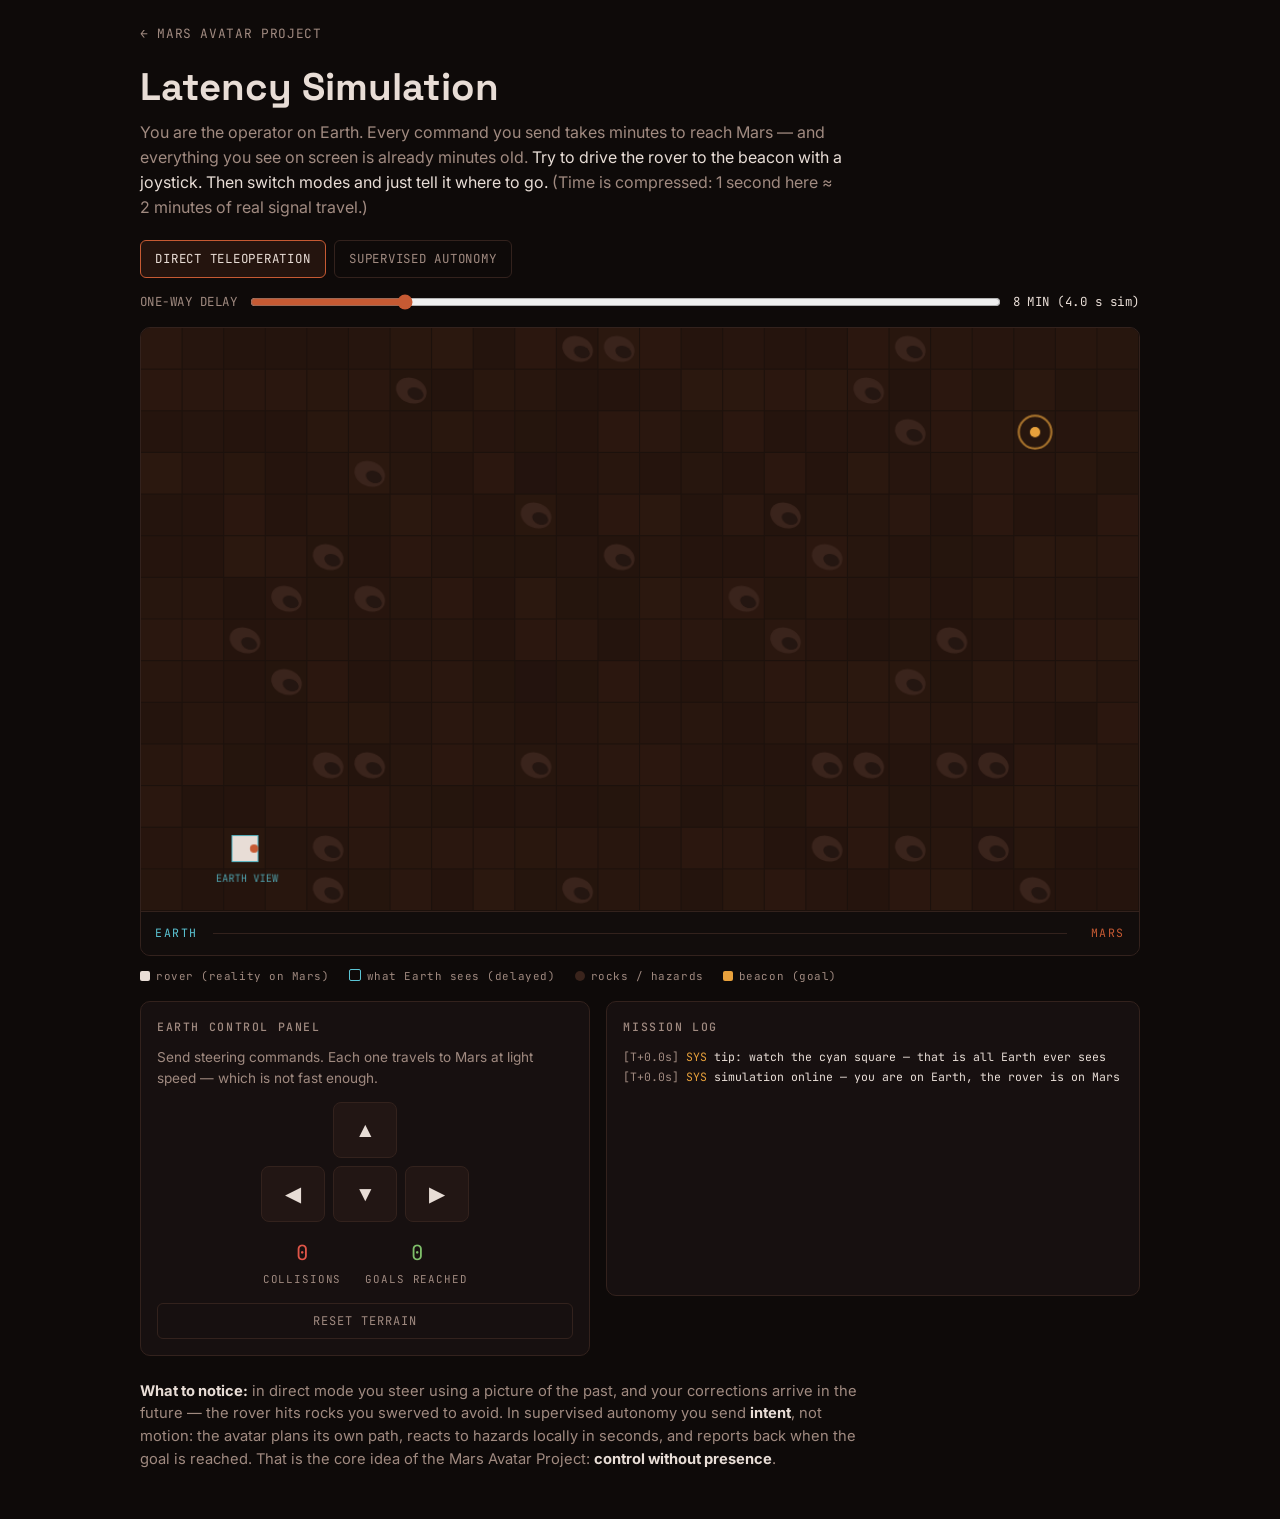
==== simulation.html @ 37eab8a8 "Create simulation.html" ====
<!DOCTYPE html>
<html lang="en">
<head>
<meta charset="UTF-8">
<meta name="viewport" content="width=device-width, initial-scale=1.0">
<title>Latency Simulation — Mars Avatar Project</title>
<meta name="description" content="Interactive simulation: try to drive a Mars rover with a joystick under real signal delay, then let supervised autonomy do it. Feel why control without presence is the only way.">
<link rel="canonical" href="https://mars-avatar.com/simulation.html">
<link rel="icon" href="favicon.svg" type="image/svg+xml">

<meta property="og:type" content="website">
<meta property="og:site_name" content="Mars Avatar Project">
<meta property="og:title" content="Latency Simulation — Mars Avatar Project">
<meta property="og:description" content="Try to drive a Mars rover with a joystick under real signal delay — then let supervised autonomy do it.">
<meta property="og:url" content="https://mars-avatar.com/simulation.html">
<meta property="og:image" content="https://mars-avatar.com/og-image.png">

<link rel="preconnect" href="https://fonts.googleapis.com">
<link rel="preconnect" href="https://fonts.gstatic.com" crossorigin>
<link href="https://fonts.googleapis.com/css2?family=Space+Grotesk:wght@400;500;600;700&family=Inter:wght@400;500;600&family=JetBrains+Mono:wght@400;500&display=swap" rel="stylesheet">

<style>
  :root{
    --bg:#0e0a09;
    --panel:#171010;
    --line:#33221d;
    --text:#e8ddd6;
    --muted:#a08a80;
    --mars:#c65a33;
    --earth:#5bc4d4;
    --warn:#e8a13c;
    --danger:#e05548;
    --ok:#7fbf6a;
  }
  *{box-sizing:border-box;margin:0;padding:0;}
  body{
    background:var(--bg);
    color:var(--text);
    font-family:'Inter',sans-serif;
    line-height:1.55;
    padding:1.25rem 1rem 3rem;
  }
  .wrap{max-width:1000px;margin:0 auto;}
  .back{
    font-family:'JetBrains Mono',monospace;
    font-size:0.8rem;
    color:var(--muted);
    text-decoration:none;
    letter-spacing:0.05em;
  }
  .back:hover{color:var(--earth);}
  h1{
    font-family:'Space Grotesk',sans-serif;
    font-size:clamp(1.6rem,4.5vw,2.4rem);
    margin:0.75rem 0 0.25rem;
  }
  .sub{color:var(--muted);max-width:46rem;margin-bottom:1.25rem;}
  .sub em{color:var(--text);font-style:normal;}

  .modes{display:flex;gap:0.5rem;flex-wrap:wrap;margin-bottom:0.9rem;}
  .mode-btn{
    font-family:'JetBrains Mono',monospace;
    font-size:0.78rem;
    letter-spacing:0.06em;
    text-transform:uppercase;
    background:transparent;
    color:var(--muted);
    border:1px solid var(--line);
    border-radius:6px;
    padding:0.6rem 0.9rem;
    cursor:pointer;
  }
  .mode-btn.active{color:var(--text);border-color:var(--mars);background:rgba(198,90,51,0.12);}

  .delay-row{
    display:flex;align-items:center;gap:0.75rem;flex-wrap:wrap;
    font-family:'JetBrains Mono',monospace;font-size:0.78rem;
    color:var(--muted);margin-bottom:1rem;letter-spacing:0.04em;
  }
  .delay-row input[type=range]{flex:1;min-width:140px;accent-color:var(--mars);}
  .delay-val{color:var(--text);}

  .stage{border:1px solid var(--line);border-radius:10px;overflow:hidden;background:var(--panel);}
  canvas#sim{display:block;width:100%;height:auto;touch-action:manipulation;}

  /* signal link bar */
  .linkbar{
    position:relative;height:44px;border-top:1px solid var(--line);
    display:flex;align-items:center;justify-content:space-between;
    padding:0 0.9rem;
    font-family:'JetBrains Mono',monospace;font-size:0.72rem;letter-spacing:0.12em;
    background:#120d0c;
  }
  .linkbar .end{z-index:2;}
  .linkbar .earth{color:var(--earth);}
  .linkbar .mars{color:var(--mars);}
  .linkbar .track{
    position:absolute;left:4.5rem;right:4.5rem;top:50%;height:1px;
    background:var(--line);
  }
  .pkt{
    position:absolute;top:50%;width:8px;height:8px;border-radius:50%;
    transform:translate(-50%,-50%);
  }
  .pkt.cmd{background:var(--earth);box-shadow:0 0 8px var(--earth);}
  .pkt.tm{background:var(--mars);box-shadow:0 0 8px var(--mars);}

  .panel-row{display:flex;gap:1rem;flex-wrap:wrap;margin-top:1rem;align-items:flex-start;}

  .controls{
    flex:1;min-width:230px;border:1px solid var(--line);border-radius:10px;
    background:var(--panel);padding:1rem;
  }
  .controls h2, .logbox h2{
    font-family:'JetBrains Mono',monospace;font-size:0.72rem;
    letter-spacing:0.14em;text-transform:uppercase;color:var(--muted);
    margin-bottom:0.7rem;font-weight:500;
  }
  .hint{font-size:0.85rem;color:var(--muted);margin-bottom:0.8rem;}
  .dpad{
    display:grid;grid-template-columns:repeat(3,64px);grid-template-rows:repeat(2,56px);
    gap:8px;justify-content:center;
  }
  .dpad button{
    font-size:1.3rem;background:#221614;color:var(--text);
    border:1px solid var(--line);border-radius:8px;cursor:pointer;
  }
  .dpad button:active{background:var(--mars);}
  .dpad .up{grid-column:2;}
  .dpad .left{grid-column:1;grid-row:2;}
  .dpad .down{grid-column:2;grid-row:2;}
  .dpad .right{grid-column:3;grid-row:2;}

  .stats{
    display:flex;gap:1.5rem;margin-top:0.9rem;justify-content:center;
    font-family:'JetBrains Mono',monospace;font-size:0.8rem;
  }
  .stats .num{font-size:1.3rem;display:block;text-align:center;}
  .stats .lbl{color:var(--muted);font-size:0.68rem;letter-spacing:0.08em;text-transform:uppercase;}
  #stat-coll .num{color:var(--danger);}
  #stat-goal .num{color:var(--ok);}

  .reset{
    margin-top:0.9rem;width:100%;
    font-family:'JetBrains Mono',monospace;font-size:0.75rem;letter-spacing:0.08em;
    text-transform:uppercase;background:transparent;color:var(--muted);
    border:1px solid var(--line);border-radius:6px;padding:0.55rem;cursor:pointer;
  }
  .reset:hover{color:var(--text);}

  .logbox{
    flex:1.2;min-width:260px;border:1px solid var(--line);border-radius:10px;
    background:var(--panel);padding:1rem;
  }
  #log{
    font-family:'JetBrains Mono',monospace;font-size:0.72rem;line-height:1.7;
    height:232px;overflow-y:auto;
  }
  #log .t{color:var(--muted);}
  #log .earth{color:var(--earth);}
  #log .mars{color:var(--mars);}
  #log .warn{color:var(--warn);}
  #log .danger{color:var(--danger);}
  #log .ok{color:var(--ok);}

  .legend{
    display:flex;gap:1.2rem;flex-wrap:wrap;margin-top:0.8rem;
    font-family:'JetBrains Mono',monospace;font-size:0.68rem;color:var(--muted);
    letter-spacing:0.05em;
  }
  .legend span::before{content:"";display:inline-block;width:10px;height:10px;border-radius:2px;margin-right:6px;vertical-align:-1px;}
  .legend .l-rover::before{background:var(--text);}
  .legend .l-ghost::before{background:transparent;border:1px solid var(--earth);}
  .legend .l-rock::before{background:#3a241c;border-radius:50%;}
  .legend .l-goal::before{background:var(--warn);}

  .explain{margin-top:1.5rem;max-width:46rem;color:var(--muted);font-size:0.92rem;}
  .explain strong{color:var(--text);}
</style>
</head>
<body>
<div class="wrap">
  <a class="back" href="https://mars-avatar.com/#roadmap">← MARS AVATAR PROJECT</a>
  <h1>Latency Simulation</h1>
  <p class="sub">
    You are the operator on Earth. Every command you send takes minutes to reach Mars —
    and everything you see on screen is already minutes old.
    <em>Try to drive the rover to the beacon with a joystick. Then switch modes and just tell it where to go.</em>
    (Time is compressed: 1&nbsp;second here ≈ 2&nbsp;minutes of real signal travel.)
  </p>

  <div class="modes">
    <button class="mode-btn active" id="btn-direct">Direct teleoperation</button>
    <button class="mode-btn" id="btn-auto">Supervised autonomy</button>
  </div>

  <div class="delay-row">
    <span>ONE-WAY DELAY</span>
    <input type="range" id="delay" min="4" max="24" value="8" step="1">
    <span class="delay-val" id="delay-val">8 MIN (4.0 s sim)</span>
  </div>

  <div class="stage">
    <canvas id="sim" width="960" height="560"></canvas>
    <div class="linkbar">
      <span class="end earth">EARTH</span>
      <div class="track"></div>
      <div id="pkts"></div>
      <span class="end mars">MARS</span>
    </div>
  </div>

  <div class="legend">
    <span class="l-rover">rover (reality on Mars)</span>
    <span class="l-ghost">what Earth sees (delayed)</span>
    <span class="l-rock">rocks / hazards</span>
    <span class="l-goal">beacon (goal)</span>
  </div>

  <div class="panel-row">
    <div class="controls">
      <h2 id="ctl-title">Earth control panel</h2>
      <p class="hint" id="ctl-hint">Send steering commands. Each one travels to Mars at light speed — which is not fast enough.</p>
      <div class="dpad" id="dpad">
        <button class="up" data-dir="up" aria-label="Forward">▲</button>
        <button class="left" data-dir="left" aria-label="Left">◀</button>
        <button class="down" data-dir="down" aria-label="Back">▼</button>
        <button class="right" data-dir="right" aria-label="Right">▶</button>
      </div>
      <div class="stats">
        <div id="stat-coll"><span class="num" id="collisions">0</span><span class="lbl">collisions</span></div>
        <div id="stat-goal"><span class="num" id="goals">0</span><span class="lbl">goals reached</span></div>
      </div>
      <button class="reset" id="reset">Reset terrain</button>
    </div>
    <div class="logbox">
      <h2>Mission log</h2>
      <div id="log"></div>
    </div>
  </div>

  <p class="explain">
    <strong>What to notice:</strong> in direct mode you steer using a picture of the past,
    and your corrections arrive in the future — the rover hits rocks you swerved to avoid.
    In supervised autonomy you send <strong>intent</strong>, not motion: the avatar plans its own path,
    reacts to hazards locally in seconds, and reports back when the goal is reached.
    That is the core idea of the Mars Avatar Project: <strong>control without presence</strong>.
  </p>
</div>

<script>
(function(){
"use strict";

/* ---------- config ---------- */
var COLS=24, ROWS=14, CELL=40;           // 960x560 canvas
var SEC_PER_MIN=0.5;                     // sim seconds per real minute of delay
var SPEED=3.0;                           // rover speed, cells per second
var STEP=2;                              // cells per direct command

var canvas=document.getElementById('sim');
var ctx=canvas.getContext('2d');
var logEl=document.getElementById('log');
var pktsEl=document.getElementById('pkts');

var mode='direct';
var delayMin=8;
function delaySec(){return delayMin*SEC_PER_MIN;}

/* ---------- state ---------- */
var rocks, terrainTint, rover, history, packets, moveQueue, path, goalCell, beacon;
var collisions=0, goalsReached=0;
var t0=performance.now();
function now(){return (performance.now()-t0)/1000;}

function key(x,y){return x+','+y;}
function inBounds(x,y){return x>=0&&y>=0&&x<COLS&&y<ROWS;}
function isRock(x,y){return rocks.has(key(x,y));}

function resetWorld(msg){
  rocks=new Set();
  terrainTint=[];
  for(var y=0;y<ROWS;y++){terrainTint.push([]);for(var x=0;x<COLS;x++){terrainTint[y].push(Math.random()*0.05);}}
  // scatter rocks, keep start & beacon zones clear
  for(var i=0;i<Math.floor(COLS*ROWS*0.13);i++){
    var rx=Math.floor(Math.random()*COLS), ry=Math.floor(Math.random()*ROWS);
    if(rx<4&&ry>ROWS-5)continue;
    if(rx>COLS-5&&ry<4)continue;
    rocks.add(key(rx,ry));
  }
  rover={x:2,y:ROWS-2,px:2,py:ROWS-2,facing:'right'};
  beacon={x:COLS-3,y:2};
  history=[{t:now(),x:rover.px,y:rover.py}];
  packets=[];moveQueue=[];path=null;goalCell=null;
  if(msg)log('SYS','warn','terrain regenerated — new rock field');
}

/* ---------- log ---------- */
function log(src,cls,text){
  var d=document.createElement('div');
  d.innerHTML='<span class="t">[T+'+now().toFixed(1)+'s]</span> <span class="'+cls+'">'+src+'</span> '+text;
  logEl.prepend(d);
  while(logEl.childNodes.length>40)logEl.removeChild(logEl.lastChild);
}

/* ---------- packets (Earth <-> Mars) ---------- */
function send(type,payload,fromEarth){
  packets.push({type:type,payload:payload,sent:now(),arrive:now()+delaySec(),fromEarth:fromEarth,el:makePktEl(type,fromEarth)});
}
function makePktEl(type,fromEarth){
  var e=document.createElement('div');
  e.className='pkt '+(fromEarth?'cmd':'tm');
  pktsEl.appendChild(e);
  return e;
}

/* ---------- A* pathfinding ---------- */
function astar(sx,sy,gx,gy,blocked){
  function h(x,y){return Math.abs(x-gx)+Math.abs(y-gy);}
  var open=[{x:sx,y:sy,g:0,f:h(sx,sy),p:null}];
  var seen={};seen[key(sx,sy)]=0;
  var dirs=[[1,0],[-1,0],[0,1],[0,-1]];
  while(open.length){
    open.sort(function(a,b){return a.f-b.f;});
    var c=open.shift();
    if(c.x===gx&&c.y===gy){
      var out=[];while(c){out.unshift({x:c.x,y:c.y});c=c.p;}return out;
    }
    for(var i=0;i<4;i++){
      var nx=c.x+dirs[i][0],ny=c.y+dirs[i][1];
      if(!inBounds(nx,ny)||blocked(nx,ny))continue;
      var g=c.g+1;
      if(seen[key(nx,ny)]===undefined||g<seen[key(nx,ny)]){
        seen[key(nx,ny)]=g;
        open.push({x:nx,y:ny,g:g,f:g+h(nx,ny),p:c});
      }
    }
  }
  return null;
}

/* ---------- command handling on Mars ---------- */
function marsReceive(p){
  if(p.type==='cmd'){ // direct steering
    log('MARS','mars','received steering cmd: '+p.payload.toUpperCase());
    var d={up:[0,-1],down:[0,1],left:[-1,0],right:[1,0]}[p.payload];
    rover.facing=p.payload;
    for(var i=0;i<STEP;i++)moveQueue.push(d);
  }else if(p.type==='goal'){
    log('MARS','mars','goal received ('+p.payload.x+','+p.payload.y+') — planning path locally');
    var pl=astar(Math.round(rover.px),Math.round(rover.py),p.payload.x,p.payload.y,isRock);
    if(!pl){log('MARS','danger','no safe path to goal — holding position');send('tm','nopath',false);return;}
    goalCell={x:p.payload.x,y:p.payload.y};
    path=pl.slice(1);
    log('MARS','mars','path planned: '+pl.length+' waypoints, driving autonomously');
  }
}
function earthReceive(p){
  if(p.payload==='reached')log('EARTH','earth','telemetry received: goal confirmed reached ✓');
  else if(p.payload==='nopath')log('EARTH','earth','telemetry received: no safe path, avatar holding');
  else if(p.payload==='collision')log('EARTH','earth','telemetry received: impact detected '+delayMin+' min ago');
  else if(p.payload==='hazard')log('EARTH','earth','telemetry received: avatar rerouted around hazard');
}

/* ---------- update loop ---------- */
var acc=0,last=now(),hazardTimer=0;
function tick(){
  var t=now(),dt=Math.min(t-last,0.05);last=t;

  // packet arrivals
  for(var i=packets.length-1;i>=0;i--){
    var p=packets[i];
    var prog=Math.min(1,(t-p.sent)/(p.arrive-p.sent));
    var pos=p.fromEarth?prog:1-prog;
    p.el.style.left='calc(4.5rem + (100% - 9rem) * '+pos+')';
    if(t>=p.arrive){
      p.el.remove();packets.splice(i,1);
      if(p.fromEarth)marsReceive(p);else earthReceive(p);
    }
  }

  // rover motion
  var target=null;
  if(mode==='auto'&&path&&path.length){
    target=path[0];
    // surprise hazard: occasionally a hidden rock appears on the path ahead
    hazardTimer+=dt;
    if(hazardTimer>4&&path.length>3&&Math.random()<0.006){
      var hz=path[2];
      if(!(hz.x===beacon.x&&hz.y===beacon.y)){
        rocks.add(key(hz.x,hz.y));
        log('MARS','warn','hazard detected ahead — replanning in-place');
        var pl=astar(Math.round(rover.px),Math.round(rover.py),goalCell.x,goalCell.y,isRock);
        if(pl){path=pl.slice(1);send('tm','hazard',false);}
        else{path=null;log('MARS','danger','goal unreachable after hazard');send('tm','nopath',false);}
        hazardTimer=0;
        target=path&&path.length?path[0]:null;
      }
    }
  }else if(mode==='direct'&&moveQueue.length){
    var d=moveQueue[0];
    var nx=Math.round(rover.px)+d[0],ny=Math.round(rover.py)+d[1];
    if(!inBounds(nx,ny)){moveQueue.shift();}
    else if(isRock(nx,ny)){
      moveQueue=[];collisions++;
      document.getElementById('collisions').textContent=collisions;
      log('MARS','danger','IMPACT — rover struck a rock');
      send('tm','collision',false);
      flash=0.5;
    }else target={x:nx,y:ny};
  }

  if(target){
    var dx=target.x-rover.px,dy=target.y-rover.py;
    var dist=Math.hypot(dx,dy);
    var step=SPEED*dt;
    if(dist<=step){
      rover.px=target.x;rover.py=target.y;
      if(mode==='auto'&&path){path.shift();
        if(!path.length){
          log('MARS','ok','goal reached — sending confirmation to Earth');
          goalsReached++;document.getElementById('goals').textContent=goalsReached;
          send('tm','reached',false);goalCell=null;
          if(target.x===beacon.x&&target.y===beacon.y)placeBeacon();
        }
      }
      if(mode==='direct'){moveQueue.shift();
        if(Math.round(rover.px)===beacon.x&&Math.round(rover.py)===beacon.y){
          goalsReached++;document.getElementById('goals').textContent=goalsReached;
          log('MARS','ok','beacon reached!');send('tm','reached',false);placeBeacon();
        }
      }
    }else{
      rover.px+=dx/dist*step;rover.py+=dy/dist*step;
      rover.facing=Math.abs(dx)>Math.abs(dy)?(dx>0?'right':'left'):(dy>0?'down':'up');
    }
  }

  // record history for delayed Earth view
  history.push({t:t,x:rover.px,y:rover.py});
  if(history.length>4000)history.splice(0,1000);

  draw(t);
  requestAnimationFrame(tick);
}

function placeBeacon(){
  var tries=0;
  do{
    beacon={x:2+Math.floor(Math.random()*(COLS-4)),y:1+Math.floor(Math.random()*(ROWS-2))};
    tries++;
  }while((isRock(beacon.x,beacon.y)||Math.hypot(beacon.x-rover.px,beacon.y-rover.py)<7)&&tries<200);
  log('SYS','warn','new beacon deployed at ('+beacon.x+','+beacon.y+')');
}

/* ---------- delayed ghost ---------- */
function ghostPos(t){
  var target=t-delaySec();
  if(history[0].t>=target)return{x:history[0].x,y:history[0].y};
  for(var i=history.length-1;i>0;i--){
    if(history[i-1].t<=target){
      var a=history[i-1],b=history[i];
      var f=(target-a.t)/Math.max(1e-6,b.t-a.t);
      return{x:a.x+(b.x-a.x)*f,y:a.y+(b.y-a.y)*f};
    }
  }
  return{x:rover.px,y:rover.py};
}

/* ---------- drawing ---------- */
var flash=0;
function draw(t){
  ctx.fillStyle='#1c110c';ctx.fillRect(0,0,canvas.width,canvas.height);
  for(var y=0;y<ROWS;y++)for(var x=0;x<COLS;x++){
    ctx.fillStyle='rgba(198,90,51,'+(0.04+terrainTint[y][x])+')';
    ctx.fillRect(x*CELL,y*CELL,CELL-1,CELL-1);
  }
  // rocks
  rocks.forEach(function(k){
    var p=k.split(','),x=+p[0],y=+p[1];
    ctx.fillStyle='#3a241c';
    ctx.beginPath();
    ctx.ellipse(x*CELL+CELL/2,y*CELL+CELL/2,CELL*0.38,CELL*0.3,0.4,0,7);
    ctx.fill();
    ctx.fillStyle='#241611';
    ctx.beginPath();
    ctx.ellipse(x*CELL+CELL/2+4,y*CELL+CELL/2+3,CELL*0.2,CELL*0.14,0.4,0,7);
    ctx.fill();
  });
  // planned path
  if(mode==='auto'&&path){
    ctx.strokeStyle='rgba(127,191,106,0.5)';ctx.setLineDash([4,6]);ctx.lineWidth=2;
    ctx.beginPath();ctx.moveTo(rover.px*CELL+CELL/2,rover.py*CELL+CELL/2);
    path.forEach(function(c){ctx.lineTo(c.x*CELL+CELL/2,c.y*CELL+CELL/2);});
    ctx.stroke();ctx.setLineDash([]);
  }
  // beacon
  var bx=beacon.x*CELL+CELL/2,by=beacon.y*CELL+CELL/2;
  var pulse=4+Math.sin(t*4)*2;
  ctx.strokeStyle='rgba(232,161,60,0.7)';ctx.lineWidth=2;
  ctx.beginPath();ctx.arc(bx,by,10+pulse,0,7);ctx.stroke();
  ctx.fillStyle='#e8a13c';
  ctx.beginPath();ctx.arc(bx,by,5,0,7);ctx.fill();
  // ghost (Earth's delayed view)
  var g=ghostPos(t);
  ctx.strokeStyle='rgba(91,196,212,0.9)';ctx.lineWidth=2;
  ctx.strokeRect(g.x*CELL+CELL*0.2,g.y*CELL+CELL*0.2,CELL*0.6,CELL*0.6);
  ctx.font='10px JetBrains Mono';ctx.fillStyle='rgba(91,196,212,0.8)';
  ctx.fillText('EARTH VIEW',g.x*CELL-8,g.y*CELL+CELL+12);
  // rover (reality)
  var rx=rover.px*CELL+CELL/2,ry=rover.py*CELL+CELL/2;
  ctx.fillStyle='#e8ddd6';
  ctx.fillRect(rx-CELL*0.3,ry-CELL*0.3,CELL*0.6,CELL*0.6);
  ctx.fillStyle='#c65a33';
  var f={up:[0,-1],down:[0,1],left:[-1,0],right:[1,0]}[rover.facing];
  ctx.beginPath();ctx.arc(rx+f[0]*CELL*0.22,ry+f[1]*CELL*0.22,4,0,7);ctx.fill();
  // collision flash
  if(flash>0){
    ctx.fillStyle='rgba(224,85,72,'+flash*0.5+')';
    ctx.fillRect(0,0,canvas.width,canvas.height);
    flash-=0.02;
  }
}

/* ---------- UI wiring ---------- */
function setMode(m){
  mode=m;moveQueue=[];path=null;goalCell=null;
  document.getElementById('btn-direct').classList.toggle('active',m==='direct');
  document.getElementById('btn-auto').classList.toggle('active',m==='auto');
  document.getElementById('dpad').style.display=(m==='direct')?'grid':'none';
  document.getElementById('ctl-hint').textContent=(m==='direct')
    ?'Send steering commands. Each one travels to Mars at light speed — which is not fast enough.'
    :'Tap anywhere on the map to send a goal. The avatar will plan and drive on its own.';
  log('SYS','warn',m==='direct'?'mode: DIRECT TELEOPERATION — good luck':'mode: SUPERVISED AUTONOMY — send intent, not motion');
}
document.getElementById('btn-direct').onclick=function(){setMode('direct');};
document.getElementById('btn-auto').onclick=function(){setMode('auto');};

document.getElementById('delay').oninput=function(){
  delayMin=+this.value;
  document.getElementById('delay-val').textContent=delayMin+' MIN ('+(delayMin*SEC_PER_MIN).toFixed(1)+' s sim)';
};

Array.prototype.forEach.call(document.querySelectorAll('#dpad button'),function(b){
  b.onclick=function(){
    if(mode!=='direct')return;
    log('EARTH','earth','steering cmd sent: '+b.dataset.dir.toUpperCase()+' (arrives in '+delayMin+' min)');
    send('cmd',b.dataset.dir,true);
  };
});

canvas.addEventListener('click',function(e){
  if(mode!=='auto')return;
  var r=canvas.getBoundingClientRect();
  var x=Math.floor((e.clientX-r.left)/r.width*COLS);
  var y=Math.floor((e.clientY-r.top)/r.height*ROWS);
  if(!inBounds(x,y))return;
  if(isRock(x,y)){log('EARTH','warn','goal rejected: cell is a known hazard');return;}
  log('EARTH','earth','goal sent: ('+x+','+y+') — arrives in '+delayMin+' min');
  send('goal',{x:x,y:y},true);
});

document.getElementById('reset').onclick=function(){resetWorld(true);};

/* ---------- start ---------- */
resetWorld(false);
log('SYS','warn','simulation online — you are on Earth, the rover is on Mars');
log('SYS','warn','tip: watch the cyan square — that is all Earth ever sees');
requestAnimationFrame(tick);
})();
</script>
</body>
</html>
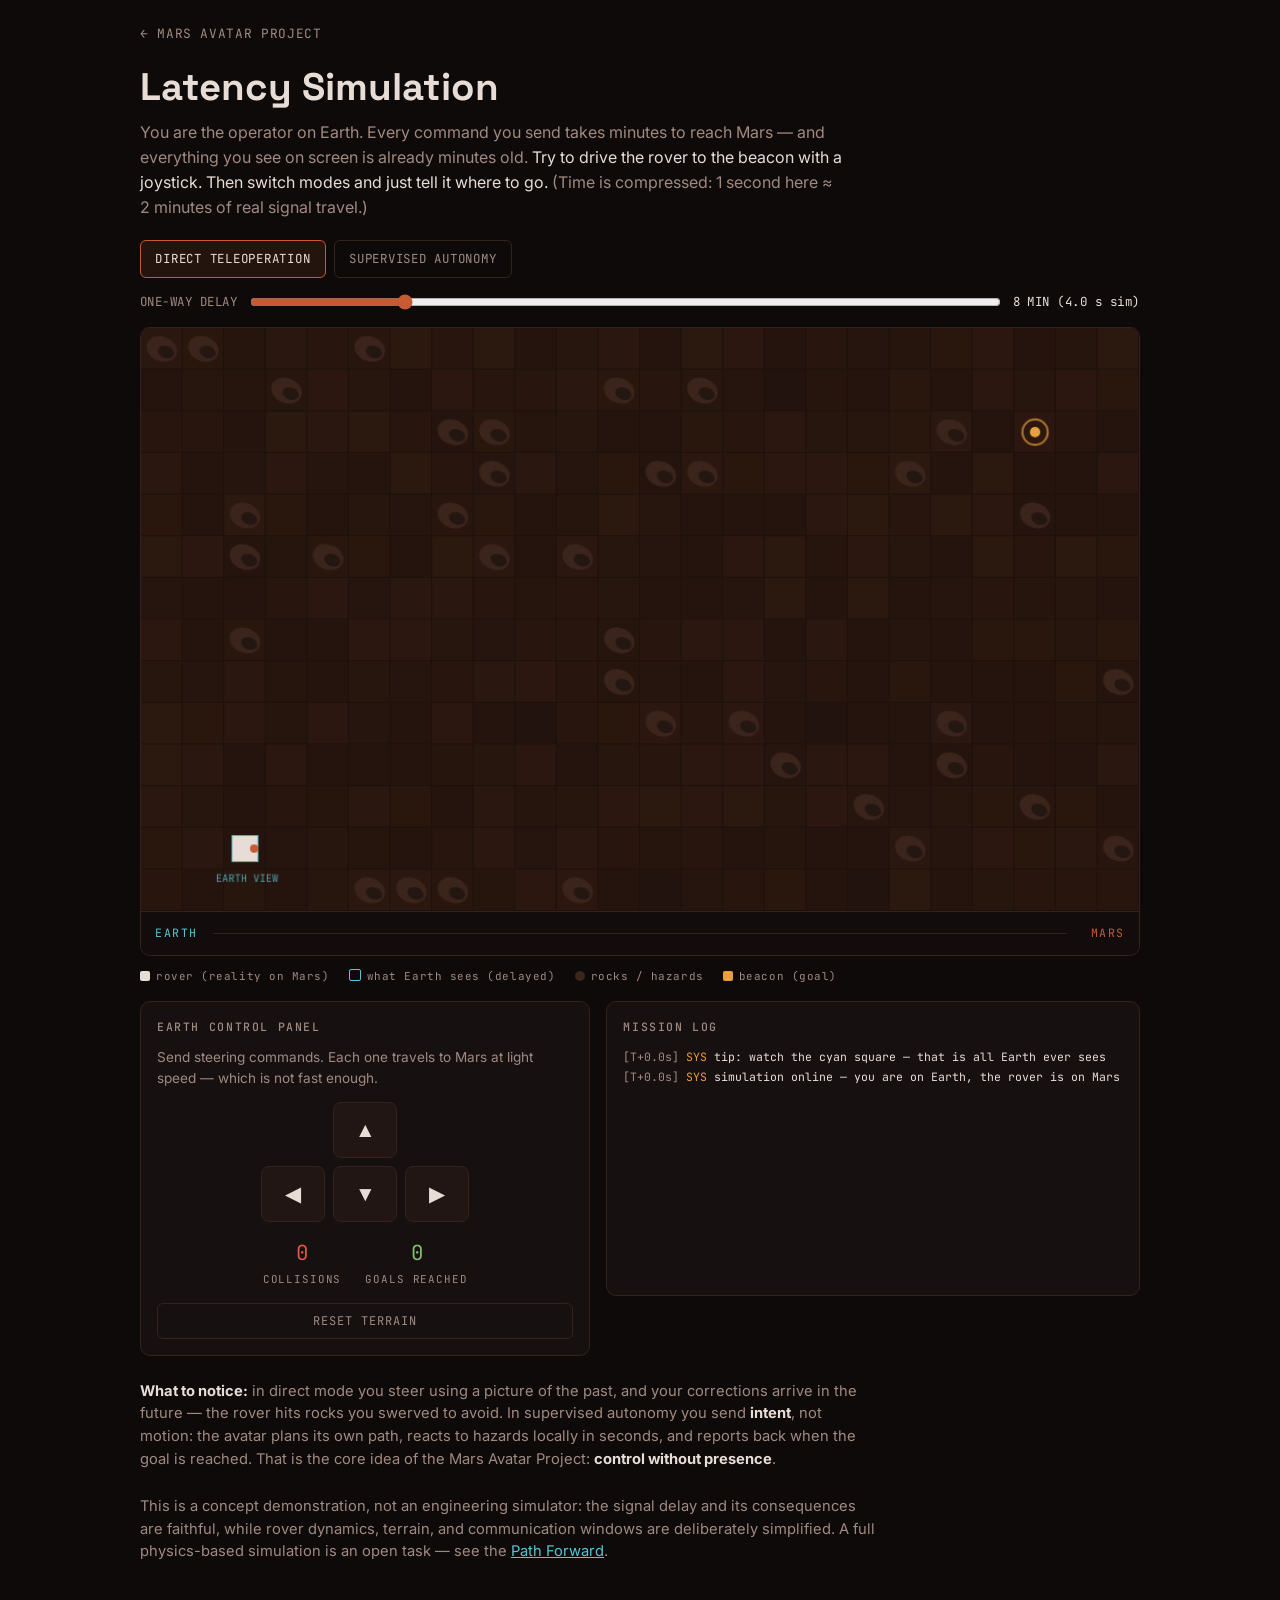
==== commit dde680d5: "Update simulation.html" ====
--- a/simulation.html
+++ b/simulation.html
@@ -245,6 +245,12 @@
     In supervised autonomy you send <strong>intent</strong>, not motion: the avatar plans its own path,
     reacts to hazards locally in seconds, and reports back when the goal is reached.
     That is the core idea of the Mars Avatar Project: <strong>control without presence</strong>.
+  </p>
+  <p class="explain">
+    This is a concept demonstration, not an engineering simulator: the signal delay and its
+    consequences are faithful, while rover dynamics, terrain, and communication windows are
+    deliberately simplified. A full physics-based simulation is an open task — see the
+    <a href="https://mars-avatar.com/#roadmap" style="color:var(--earth);">Path Forward</a>.
   </p>
 </div>
 
